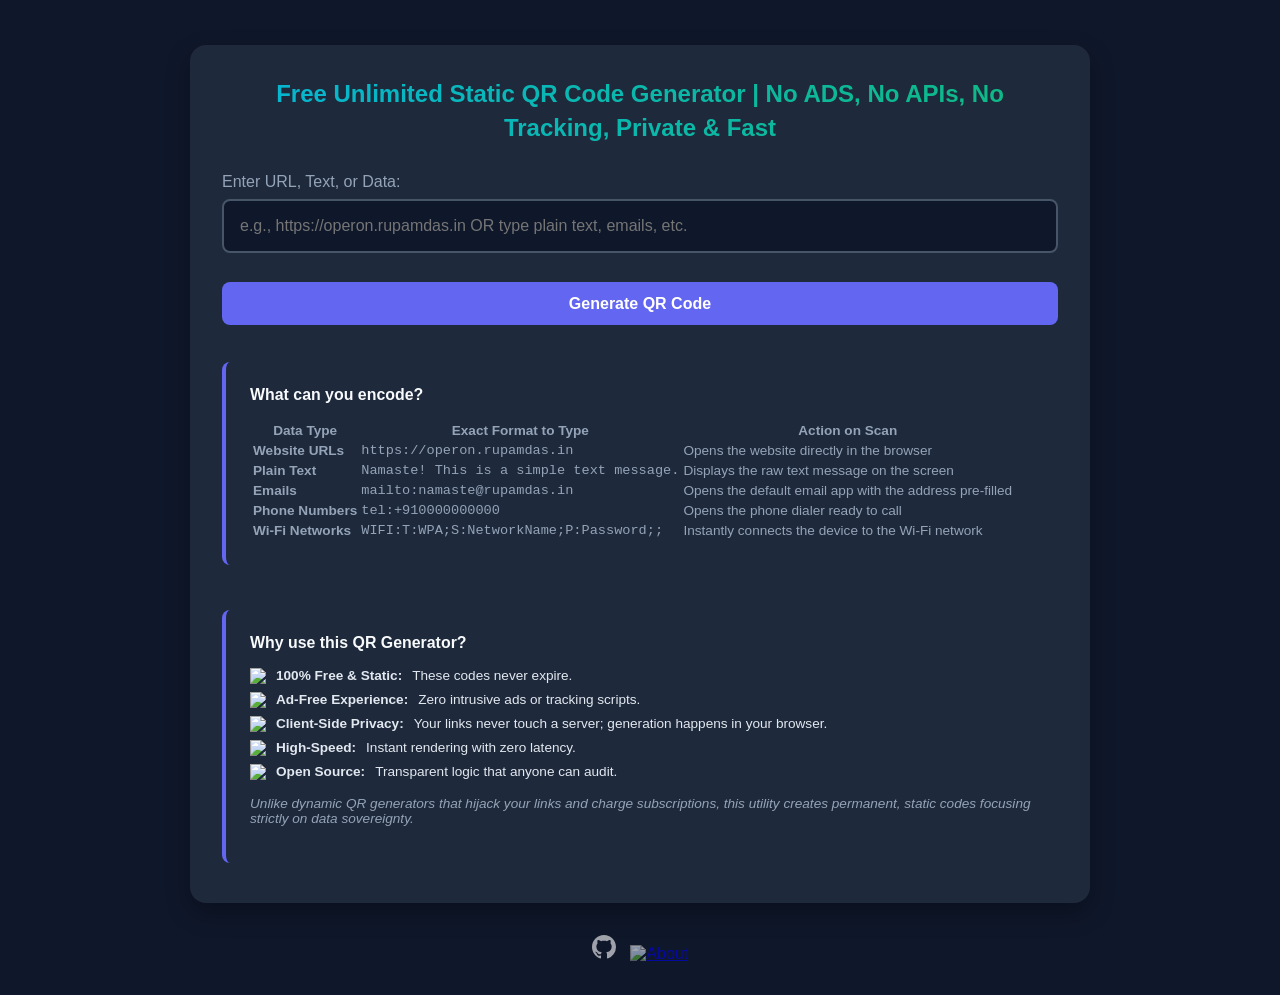
==== index.html @ 7eef1af3 "Update index.html" ====
<!DOCTYPE html>
<html lang="en">
<head>
    <meta charset="UTF-8">
    <meta name="viewport" content="width=device-width, initial-scale=1.0">
    <link rel="icon" type="image/png" href="https://operon.rupamdas.in/capsid/R.png">
    <title>Free Unlimited QR Code Generator | Private & Fast</title>
    <meta name="description" content="Generate high-quality static QR codes instantly. 100% free, No ADS, client-side, and private—no APIs, no server uploads.">
    
    <link rel="stylesheet" href="style.css">
    <script src="https://cdnjs.cloudflare.com/ajax/libs/qrcodejs/1.0.0/qrcode.min.js"></script>
</head>
<body>

<div class="container">
    
    <h1 class="gradient-text">Free Unlimited Static QR Code Generator | No ADS, No APIs, No Tracking, Private & Fast</h1>
    
    <div class="input-area">
        <label for="qr-input">Enter URL, Text, or Data:</label>
        <input type="text" id="qr-input" placeholder="e.g., https://operon.rupamdas.in OR type plain text, emails, etc." autocomplete="off">
    </div>
    
    <button id="generate-btn">Generate QR Code</button>
    
    
    <div id="qr-output-container" style="display: none;">
        <div id="qrcode"></div>
        <a id="download-btn" class="download-btn">Download PNG</a>
        <button id="reset-btn" class="secondary-btn">Create Another</button>
    </div>

    <div class="seo-box" style="margin-top: 1.5rem; margin-bottom: 1.5rem; overflow-x: auto;">
        <h3>What can you encode?</h3>
        <table class="qr-format-table">
            <thead>
                <tr>
                    <th>Data Type</th>
                    <th>Exact Format to Type</th>
                    <th>Action on Scan</th>
                </tr>
            </thead>
            <tbody>
                <tr>
                    <td><strong>Website URLs</strong></td>
                    <td><code>https://operon.rupamdas.in</code></td>
                    <td>Opens the website directly in the browser</td>
                </tr>
                <tr>
                    <td><strong>Plain Text</strong></td>
                    <td><code>Namaste! This is a simple text message.</code></td>
                    <td>Displays the raw text message on the screen</td>
                </tr>
                <tr>
                    <td><strong>Emails</strong></td>
                    <td><code>mailto:namaste@rupamdas.in</code></td>
                    <td>Opens the default email app with the address pre-filled</td>
                </tr>
                <tr>
                    <td><strong>Phone Numbers</strong></td>
                    <td><code>tel:+910000000000</code></td>
                    <td>Opens the phone dialer ready to call</td>
                </tr>
                <tr>
                    <td><strong>Wi-Fi Networks</strong></td>
                    <td><code>WIFI:T:WPA;S:NetworkName;P:Password;;</code></td>
                    <td>Instantly connects the device to the Wi-Fi network</td>
                </tr>
            </tbody>
        </table>
    </div>

    <div class="seo-box">
        <h3>Why use this QR Generator?</h3>
        <ul class="benefit-list">
            <li><img src="https://operon.rupamdas.in/capsid/green.png" width="16"> <strong>100% Free & Static:</strong> These codes never expire.</li>
            <li><img src="https://operon.rupamdas.in/capsid/green.png" width="16"> <strong>Ad-Free Experience:</strong> Zero intrusive ads or tracking scripts.</li>
            <li><img src="https://operon.rupamdas.in/capsid/green.png" width="16"> <strong>Client-Side Privacy:</strong> Your links never touch a server; generation happens in your browser.</li>
            <li><img src="https://operon.rupamdas.in/capsid/green.png" width="16"> <strong>High-Speed:</strong> Instant rendering with zero latency.</li>
            <li><img src="https://operon.rupamdas.in/capsid/green.png" width="16"> <strong>Open Source:</strong> Transparent logic that anyone can audit.</li>
        </ul>
        <p class="seo-subtext">
            <em>Unlike dynamic QR generators that hijack your links and charge subscriptions, this utility creates permanent, static codes focusing strictly on data sovereignty.</em>
        </p>
    </div>
</div>

<div class="footer-links">
    <a href="https://github.com/d-rupam/qr-code-generator" target="_blank" title="View Source on GitHub">
        <svg height="24" width="24" viewBox="0 0 16 16" fill="white"><path d="M8 0C3.58 0 0 3.58 0 8c0 3.54 2.29 6.53 5.47 7.59.4.07.55-.17.55-.38 0-.19-.01-.82-.01-1.49-2.01.37-2.53-.49-2.69-.94-.09-.23-.48-.94-.82-1.13-.28-.15-.68-.52-.01-.53.63-.01 1.08.58 1.23.82.72 1.21 1.87.87 2.33.66.07-.52.28-.87.51-1.07-1.78-.2-3.64-.89-3.64-3.95 0-.87.31-1.59.82-2.15-.08-.2-.36-1.02.08-2.12 0 0 .67-.21 2.2.82.64-.18 1.32-.27 2-.27.68 0 1.36.09 2 .27 1.53-1.04 2.2-.82 2.2-.82.44 1.1.16 1.92.08 2.12.51.56.82 1.27.82 2.15 0 3.07-1.87 3.75-3.65 3.95.29.25.54.73.54 1.48 0 1.07-.01 1.93-.01 2.2 0 .21.15.46.55.38A8.013 8.013 0 0016 8c0-4.42-3.58-8-8-8z"></path></svg>
    </a>

<a href="about.html" title="About this tool">
        <img src="https://operon.rupamdas.in/capsid/about.png" alt="About">
    </a>
</div>


</div>

<script src="script.js"></script>
</body>
</html>
---- style.css ----
:root { 
    --primary: #6366f1; 
    --bg: #0f172a; 
    --card: #1e293b; 
    --text: #f8fafc; 
    --success: #10b981;
    /* Fresh Cyan/Emerald Gradient for the Title */
    --accent-gradient: linear-gradient(90deg, #06B6D4 0%, #10B981 100%);
}

* { 
    box-sizing: border-box; 
}

body { 
    font-family: 'Segoe UI', Tahoma, Geneva, Verdana, sans-serif; 
    background: var(--bg); 
    color: var(--text); 
    display: block; 
    min-height: 100vh; 
    margin: 0; 
    padding-top: 5vh; 
}

/* Restored your exact container sizing and gap */
.container { 
    background: var(--card); 
    padding: 2rem; 
    border-radius: 1rem; 
    box-shadow: 0 10px 25px rgba(0,0,0,0.3); 
    width: 95%; 
    max-width: 900px; 
    display: flex; 
    flex-direction: column; 
    gap: 0.8rem; 
    margin: 0 auto; 
}

/* The new gradient text, but keeping your original h1 sizing */
.gradient-text {
    margin: 0; 
    text-align: center; 
    font-size: 1.5rem;
    background: var(--accent-gradient);
    -webkit-background-clip: text;
    -webkit-text-fill-color: transparent;
    line-height: 1.4;
}

/* Styling for the QR Input field to match your old dashed upload area */
.input-area {
    display: flex;
    flex-direction: column;
    gap: 0.5rem;
    margin: 1rem 0;
}

.input-area label {
    color: #94a3b8;
    font-weight: 500;
}

.input-area input {
    width: 100%;
    padding: 1rem;
    background-color: var(--bg);
    border: 2px solid #475569;
    border-radius: 0.5rem;
    color: var(--text);
    font-size: 1rem;
    outline: none;
    transition: 0.3s;
}

.input-area input:focus {
    border-color: var(--primary);
}

/* Your exact original button CSS */
button, .download-btn { 
    background: var(--primary); 
    color: white; 
    border: none; 
    padding: 0.8rem 1.5rem; 
    border-radius: 0.5rem; 
    cursor: pointer; 
    font-weight: bold; 
    width: 100%; 
    transition: 0.2s; 
    font-size: 1rem;
    text-decoration: none; 
    display: block;
    text-align: center;
}

button:disabled { 
    background: #475569; 
    cursor: not-allowed; 
    opacity: 0.7; 
}

button:hover:not(:disabled) { 
    filter: brightness(1.1); 
}

.download-btn { 
    background: var(--success); 
}

.download-btn:hover { 
    background: #059669; 
}

.secondary-btn {
    background: linear-gradient(135deg, #0ea5e9, #3b82f6); 
    border: none;
    color: white;
    margin-top: 0.5rem;
    box-shadow: 0 4px 15px rgba(59, 130, 246, 0.3); 
}

.secondary-btn:hover {
    background: linear-gradient(135deg, #0284c7, #2563eb);
    box-shadow: 0 6px 20px rgba(59, 130, 246, 0.5);
    transform: translateY(-2px); 
}

/* Layout for the generated QR Code */
#qr-output-container {
    display: flex;
    flex-direction: column;
    align-items: center;
    gap: 1rem;
    padding: 1rem;
}

#qrcode {
    background: white;
    padding: 15px;
    border-radius: 0.5rem;
}

#qrcode img {
    margin: 0 auto;
}

/* Your exact SEO box styling */
.seo-box { 
    margin-top: 0.5rem;
    margin-bottom: 0.5rem;
    padding: 1.5rem; 
    background: #1e293b; 
    border-radius: 0.5rem; 
    border-left: 4px solid var(--primary); 
    color: #94a3b8; 
    font-size: 0.85rem; 
}

.seo-box h3 { 
    color: var(--text); 
    margin-top: 0; 
}

.benefit-list { 
    list-style: none; 
    padding: 0; 
    margin: 1rem 0; 
}

.benefit-list li { 
    display: flex; 
    align-items: center; 
    gap: 10px; 
    margin-bottom: 0.5rem; 
    color: #e2e8f0; 
}

.benefit-list img { 
    flex-shrink: 0; 
}

/* Your exact Footer Links styling */
.footer-links {
    margin-top: 2rem;
    text-align: center;
    width: 100%;
    padding-bottom: 2rem;
    opacity: 0.6;
    transition: opacity 0.3s;
}

.footer-links:hover {
    opacity: 1;
}

.footer-links a {
    margin: 0 5px;
    display: inline-block;
    transition: transform 0.2s;
}

.footer-links a img {
    width: 30px; 
    transition: transform 0.2s;
}

.github-icon {
    filter: invert(1);
}

.footer-links a img:hover {
    transform: scale(1.1);
}
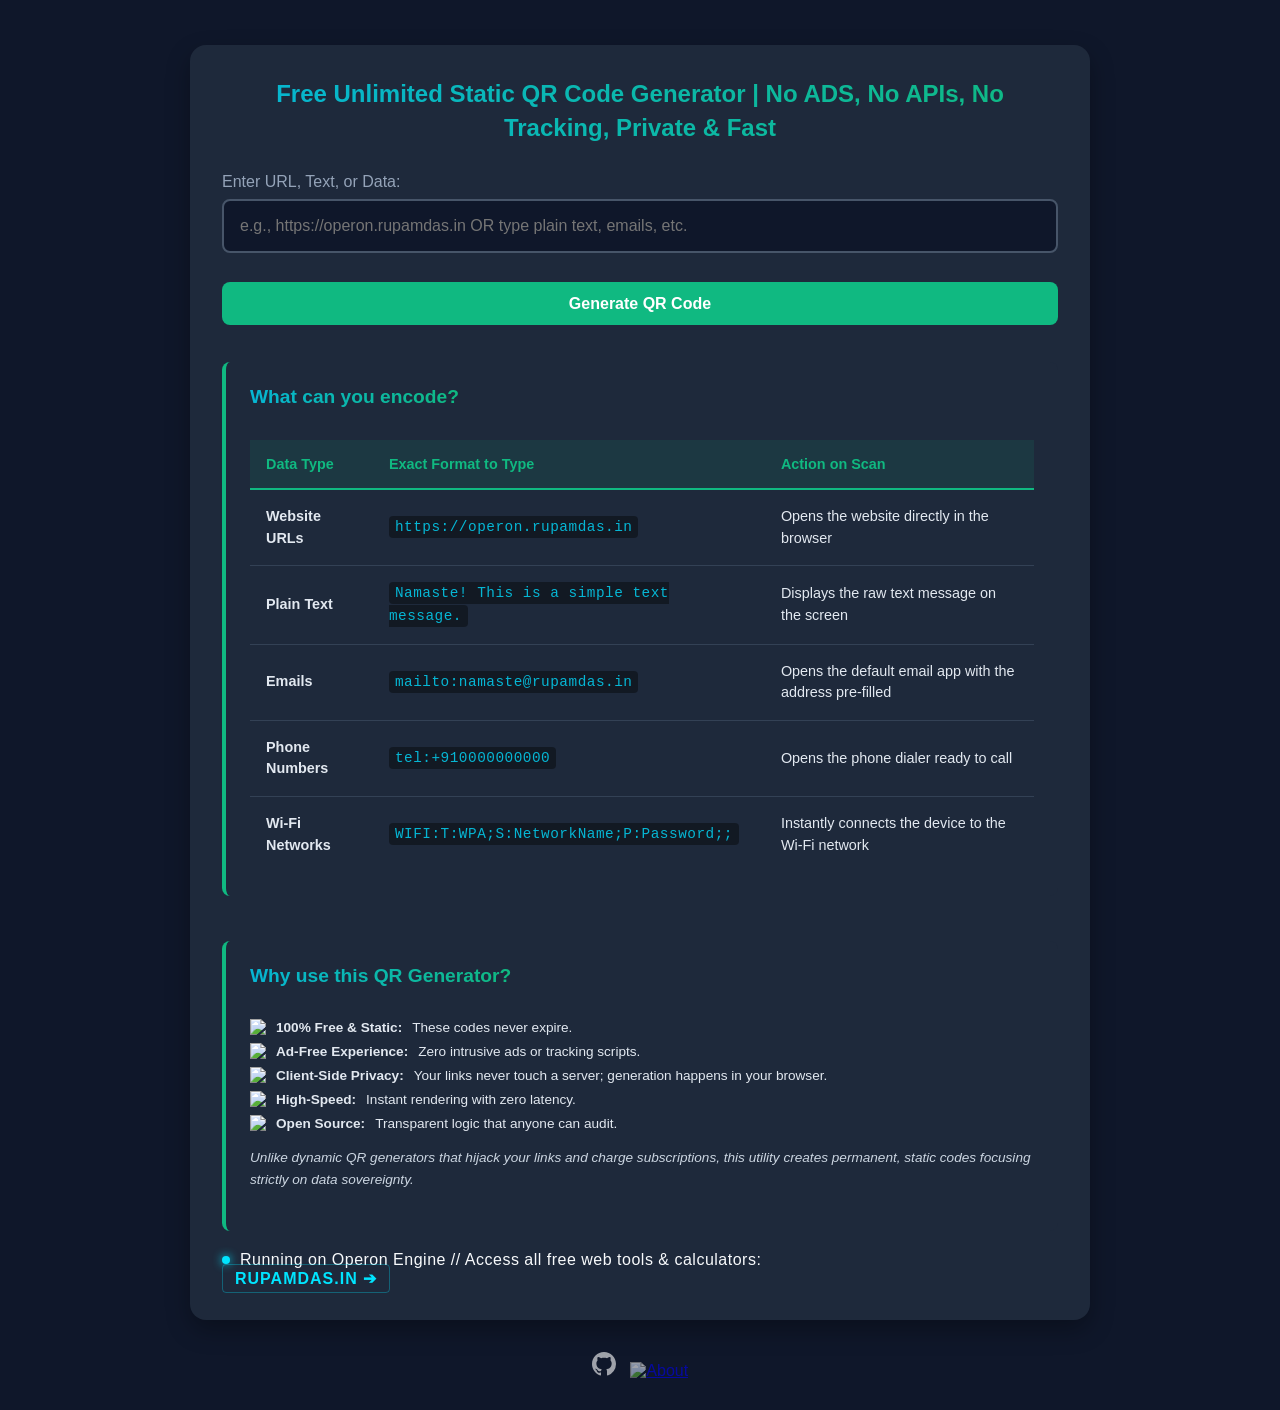
==== commit 9fbe02b1: "Update index.html" ====
--- a/index.html
+++ b/index.html
@@ -3,12 +3,57 @@
 <head>
     <meta charset="UTF-8">
     <meta name="viewport" content="width=device-width, initial-scale=1.0">
-    <link rel="icon" type="image/png" href="https://operon.rupamdas.in/capsid/R.png">
+    <link rel="icon" type="image/png" href="https://operon.rupamdas.in/capsid/R_v2.png">
     <title>Free Unlimited QR Code Generator | Private & Fast</title>
-    <meta name="description" content="Generate high-quality static QR codes instantly. 100% free, No ADS, client-side, and private—no APIs, no server uploads.">
+    <meta name="description" content="Generate FREE UNLIMITED static QR codes instantly. 100% free, No ADS, client-side, and private—no APIs or server uploads. Perfect for URLs, text & Wi-Fi.">
+
+    <meta property="og:title" content="Free Unlimited QR Code Generator | Private & Fast">
+<meta property="og:description" content="Generate FREE UNLIMITED static QR codes instantly. 100% free, No ADS, client-side, and private—no APIs or server uploads. Perfect for URLs, text & Wi-Fi.">
+<meta property="og:image" content="https://operon.rupamdas.in/capsid/R.png">
+<meta property="og:url" content="https://operon.rupamdas.in/qr-code-generator/">
+    <link rel="canonical" href="https://operon.rupamdas.in/qr-code-generator/">
+
+    <script type="application/ld+json">
+{
+  "@context": "https://schema.org",
+  "@type": "WebApplication",
+  "name": "Static QR Code Generator",
+  "url": "https://operon.rupamdas.in/qr-code-generator/",
+  "description": "A 100% free, No ADS, client-side static QR code generator. Convert URLs, text, Wi-Fi, and emails into QR codes with zero data tracking.",
+  "applicationCategory": "UtilityApplication",
+  "operatingSystem": "All",
+  "offers": {
+    "@type": "Offer",
+    "price": "0",
+    "priceCurrency": "INR"
+  },
+  "creator": {
+    "@type": "Person",
+    "name": "Rupam Das",
+    "url": "https://rupamdas.in"
+  }
+}
+</script>
+
+     <link rel="preconnect" href="https://www.googletagmanager.com">
+    <link rel="preconnect" href="https://www.google-analytics.com">
+
+    <!-- Google tag (gtag.js) -->
+    <script async src="https://www.googletagmanager.com/gtag/js?id=G-J0KYK0PKV9"></script>
+    <script>
+      window.dataLayer = window.dataLayer || [];
+      function gtag(){dataLayer.push(arguments);}
+      gtag('js', new Date());
+
+      gtag('config', 'G-J0KYK0PKV9');
+    </script>
     
     <link rel="stylesheet" href="style.css">
     <script src="https://cdnjs.cloudflare.com/ajax/libs/qrcodejs/1.0.0/qrcode.min.js"></script>
+
+
+
+    
 </head>
 <body>
 
@@ -83,6 +128,15 @@
             <em>Unlike dynamic QR generators that hijack your links and charge subscriptions, this utility creates permanent, static codes focusing strictly on data sovereignty.</em>
         </p>
     </div>
+
+<div class="rd-universal-banner">
+    <div style="display: flex; align-items: center; gap: 10px;">
+        <div class="rd-banner-pulse"></div>
+        <span class="rd-banner-text">Running on Operon Engine // Access all free web tools & calculators:</span>
+    </div>
+    <a href="#" class="rd-banner-link">RupamDas.in ➔</a>
+</div>
+    
 </div>
 
 <div class="footer-links">
@@ -90,7 +144,7 @@
         <svg height="24" width="24" viewBox="0 0 16 16" fill="white"><path d="M8 0C3.58 0 0 3.58 0 8c0 3.54 2.29 6.53 5.47 7.59.4.07.55-.17.55-.38 0-.19-.01-.82-.01-1.49-2.01.37-2.53-.49-2.69-.94-.09-.23-.48-.94-.82-1.13-.28-.15-.68-.52-.01-.53.63-.01 1.08.58 1.23.82.72 1.21 1.87.87 2.33.66.07-.52.28-.87.51-1.07-1.78-.2-3.64-.89-3.64-3.95 0-.87.31-1.59.82-2.15-.08-.2-.36-1.02.08-2.12 0 0 .67-.21 2.2.82.64-.18 1.32-.27 2-.27.68 0 1.36.09 2 .27 1.53-1.04 2.2-.82 2.2-.82.44 1.1.16 1.92.08 2.12.51.56.82 1.27.82 2.15 0 3.07-1.87 3.75-3.65 3.95.29.25.54.73.54 1.48 0 1.07-.01 1.93-.01 2.2 0 .21.15.46.55.38A8.013 8.013 0 0016 8c0-4.42-3.58-8-8-8z"></path></svg>
     </a>
 
-<a href="about.html" title="About this tool">
+<a href="about" title="About this tool">
         <img src="https://operon.rupamdas.in/capsid/about.png" alt="About">
     </a>
 </div>
@@ -100,4 +154,5 @@
 
 <script src="script.js"></script>
 </body>
+    
 </html>
--- a/style.css
+++ b/style.css
@@ -1,10 +1,10 @@
 :root { 
-    --primary: #6366f1; 
+    /* THIS WAS THE CULPRIT. Changed from purple to the new Emerald Green */
+    --primary: #10B981; 
     --bg: #0f172a; 
     --card: #1e293b; 
     --text: #f8fafc; 
     --success: #10b981;
-    /* Fresh Cyan/Emerald Gradient for the Title */
     --accent-gradient: linear-gradient(90deg, #06B6D4 0%, #10B981 100%);
 }
 
@@ -22,7 +22,6 @@
     padding-top: 5vh; 
 }
 
-/* Restored your exact container sizing and gap */
 .container { 
     background: var(--card); 
     padding: 2rem; 
@@ -36,8 +35,7 @@
     margin: 0 auto; 
 }
 
-/* The new gradient text, but keeping your original h1 sizing */
-.gradient-text {
+h1 {
     margin: 0; 
     text-align: center; 
     font-size: 1.5rem;
@@ -47,7 +45,6 @@
     line-height: 1.4;
 }
 
-/* Styling for the QR Input field to match your old dashed upload area */
 .input-area {
     display: flex;
     flex-direction: column;
@@ -72,12 +69,13 @@
     transition: 0.3s;
 }
 
+/* This will now glow green instead of purple when clicked */
 .input-area input:focus {
     border-color: var(--primary);
 }
 
-/* Your exact original button CSS */
 button, .download-btn { 
+    /* This will now pull the green color */
     background: var(--primary); 
     color: white; 
     border: none; 
@@ -101,6 +99,7 @@
 
 button:hover:not(:disabled) { 
     filter: brightness(1.1); 
+    transform: translateY(-2px);
 }
 
 .download-btn { 
@@ -112,20 +111,20 @@
 }
 
 .secondary-btn {
-    background: linear-gradient(135deg, #0ea5e9, #3b82f6); 
-    border: none;
+    background: transparent; 
+    border: 2px solid #06B6D4; 
+    color: #06B6D4; 
+    margin-top: 0.5rem;
+    box-shadow: none; 
+    transition: all 0.3s;
+}
+
+.secondary-btn:hover {
+    background: #06B6D4; 
     color: white;
-    margin-top: 0.5rem;
-    box-shadow: 0 4px 15px rgba(59, 130, 246, 0.3); 
-}
-
-.secondary-btn:hover {
-    background: linear-gradient(135deg, #0284c7, #2563eb);
-    box-shadow: 0 6px 20px rgba(59, 130, 246, 0.5);
     transform: translateY(-2px); 
 }
 
-/* Layout for the generated QR Code */
 #qr-output-container {
     display: flex;
     flex-direction: column;
@@ -136,29 +135,41 @@
 
 #qrcode {
     background: white;
-    padding: 15px;
-    border-radius: 0.5rem;
-}
-
-#qrcode img {
+    padding: 25px; /* Creates a nice wide white matte around the QR */
+    border-radius: 1rem; /* Smooth rounded corners */
+    border: 4px solid var(--primary); /* The Emerald Green outer frame */
+    box-shadow: 0 10px 30px rgba(16, 185, 129, 0.25); /* Subtle green glow */
+    margin-bottom: 1rem;
+    display: inline-block; /* Keeps the frame tight to the QR code */
+}
+
+
+#qrcode img, 
+#qrcode canvas {
     margin: 0 auto;
-}
-
-/* Your exact SEO box styling */
+    display: block; /* Ensures the QR code is perfectly centered inside the frame */
+}
+
 .seo-box { 
     margin-top: 0.5rem;
     margin-bottom: 0.5rem;
     padding: 1.5rem; 
     background: #1e293b; 
     border-radius: 0.5rem; 
+    /* The side line will now be green */
     border-left: 4px solid var(--primary); 
     color: #94a3b8; 
     font-size: 0.85rem; 
 }
 
 .seo-box h3 { 
-    color: var(--text); 
-    margin-top: 0; 
+    margin-top: 0;
+    margin-bottom: 1rem;
+    font-size: 1.2rem;
+    background: var(--accent-gradient);
+    -webkit-background-clip: text;
+    -webkit-text-fill-color: transparent;
+    display: inline-block;
 }
 
 .benefit-list { 
@@ -179,7 +190,6 @@
     flex-shrink: 0; 
 }
 
-/* Your exact Footer Links styling */
 .footer-links {
     margin-top: 2rem;
     text-align: center;
@@ -210,4 +220,161 @@
 
 .footer-links a img:hover {
     transform: scale(1.1);
-}+}
+
+.seo-box p {
+    margin-bottom: 1rem;
+    line-height: 1.6;
+    color: #cbd5e1;
+}
+
+/* The Back button will now be properly green */
+.back-btn { 
+    background: transparent; 
+    border: 2px solid var(--primary); 
+    color: var(--primary); 
+    padding: 0.8rem 1.5rem; 
+    border-radius: 50px;  
+    text-align: center; 
+    text-decoration: none; 
+    font-weight: bold; 
+    display: inline-block;  
+    margin: 1.5rem auto;    
+    transition: all 0.3s; 
+    width: auto;            
+}
+
+.back-btn:hover { 
+    background: var(--primary); 
+    color: white; 
+    transform: translateY(-2px); 
+}
+
+/* --- Table Styles for Syntax Guide --- */
+.qr-format-table {
+    width: 100%;
+    border-collapse: collapse;
+    margin-top: 1rem;
+    color: #e2e8f0;
+    font-size: 0.9rem;
+    text-align: left;
+}
+
+.qr-format-table th {
+    background-color: rgba(16, 185, 129, 0.1); 
+    color: var(--primary); 
+    padding: 1rem;
+    border-bottom: 2px solid var(--primary);
+    white-space: nowrap;
+}
+
+.qr-format-table td {
+    padding: 1rem;
+    border-bottom: 1px solid #334155; 
+    vertical-align: middle;
+    line-height: 1.5;
+}
+
+.qr-format-table tr:last-child td {
+    border-bottom: none;
+}
+
+/* The Hover Animation */
+.qr-format-table tr {
+    transition: background-color 0.2s ease;
+}
+
+.qr-format-table tr:hover td {
+    background-color: rgba(16, 185, 129, 0.08); 
+}
+
+/* THE ORIGINAL SIMPLE BLACK BOX BEHIND THE TEXT */
+.qr-format-table code {
+    background: rgba(0, 0, 0, 0.4); 
+    padding: 3px 6px;
+    border-radius: 4px;
+    color: #06B6D4; 
+    font-family: monospace;
+    letter-spacing: 0.5px;
+}
+
+/* --- MOBILE FIXES ONLY --- */
+@media (max-width: 600px) {
+    .qr-format-table td, 
+    .qr-format-table th {
+        padding: 0.6rem 0.5rem; /* Fixes the massive gaps on mobile */
+        font-size: 0.8rem;
+    }
+    
+    .qr-format-table code {
+        word-break: break-all; /* Prevents long URLs from stretching the screen */
+        white-space: pre-wrap;
+    }
+}
+
+
+<style>
+    .rd-universal-banner {
+        width: 100%;
+        background: #0b0f19;
+        border-bottom: 1px dashed rgba(0, 229, 255, 0.4);
+        color: #94A3B8;
+        font-family: 'Courier New', Courier, monospace;
+        font-size: 13.5px;
+        padding: 12px 20px;
+        display: flex;
+        justify-content: center;
+        align-items: center;
+        gap: 15px;
+        box-sizing: border-box;
+        position: relative; /* Pushes tool content down naturally without hiding it */
+        z-index: 9999;
+        text-align: center;
+    }
+
+    .rd-banner-pulse {
+        width: 8px;
+        height: 8px;
+        background-color: #00E5FF;
+        border-radius: 50%;
+        box-shadow: 0 0 10px #00E5FF;
+        animation: rd-pulse 1.5s infinite;
+        flex-shrink: 0;
+    }
+
+    @keyframes rd-pulse {
+        0%, 100% { opacity: 1; }
+        50% { opacity: 0.3; }
+    }
+
+    .rd-banner-text {
+        letter-spacing: 0.5px;
+    }
+
+    .rd-banner-link {
+        color: #00E5FF;
+        font-weight: bold;
+        text-decoration: none;
+        text-transform: uppercase;
+        letter-spacing: 1px;
+        border: 1px solid rgba(0, 229, 255, 0.3);
+        padding: 5px 12px;
+        border-radius: 4px;
+        transition: all 0.3s ease;
+        white-space: nowrap;
+    }
+
+    .rd-banner-link:hover {
+        background: rgba(0, 229, 255, 0.1);
+        box-shadow: 0 0 12px rgba(0, 229, 255, 0.4);
+        text-shadow: 0 0 8px rgba(0, 229, 255, 0.6);
+    }
+
+    /* Mobile adjustments so it doesn't break on small screens */
+    @media (max-width: 650px) {
+        .rd-universal-banner {
+            flex-direction: column;
+            gap: 12px;
+            padding: 15px;
+        }
+    }
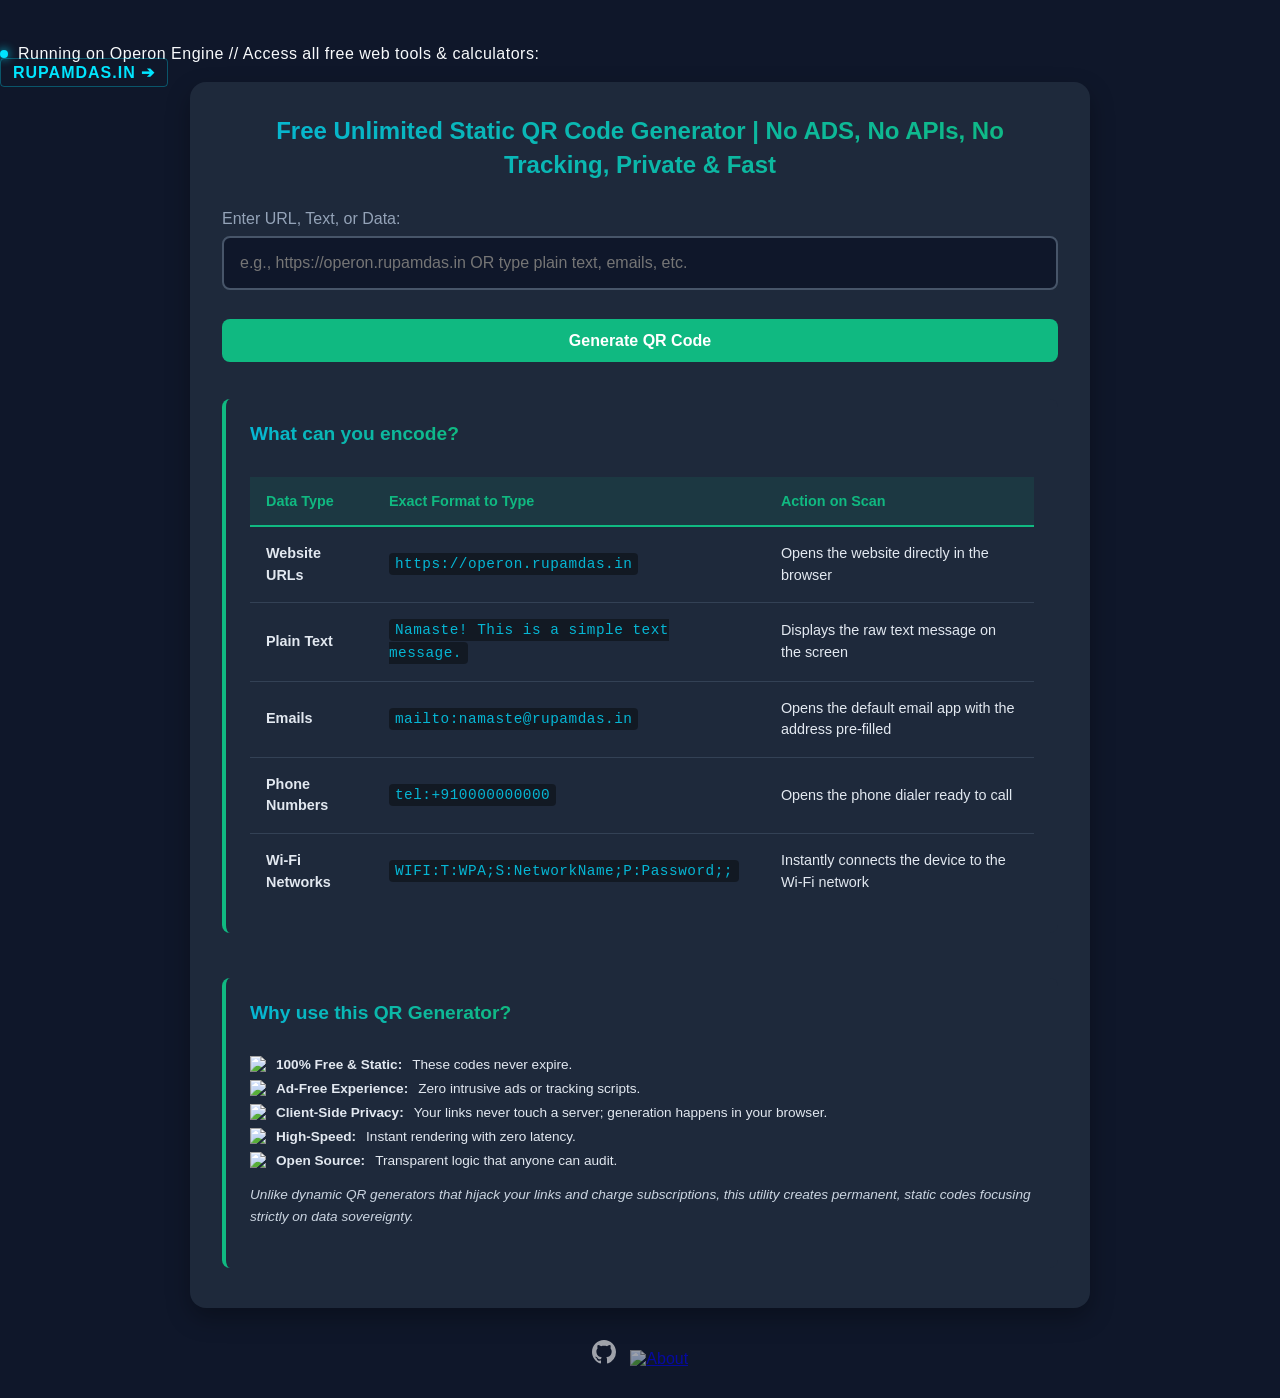
==== commit 6b3ecdb2: "Update index.html" ====
--- a/index.html
+++ b/index.html
@@ -57,6 +57,14 @@
 </head>
 <body>
 
+<div class="rd-universal-banner">
+    <div style="display: flex; align-items: center; gap: 10px;">
+        <div class="rd-banner-pulse"></div>
+        <span class="rd-banner-text">Running on Operon Engine // Access all free web tools & calculators:</span>
+    </div>
+    <a href="#" class="rd-banner-link">RupamDas.in ➔</a>
+</div>
+    
 <div class="container">
     
     <h1 class="gradient-text">Free Unlimited Static QR Code Generator | No ADS, No APIs, No Tracking, Private & Fast</h1>
@@ -129,13 +137,7 @@
         </p>
     </div>
 
-<div class="rd-universal-banner">
-    <div style="display: flex; align-items: center; gap: 10px;">
-        <div class="rd-banner-pulse"></div>
-        <span class="rd-banner-text">Running on Operon Engine // Access all free web tools & calculators:</span>
-    </div>
-    <a href="#" class="rd-banner-link">RupamDas.in ➔</a>
-</div>
+
     
 </div>
 
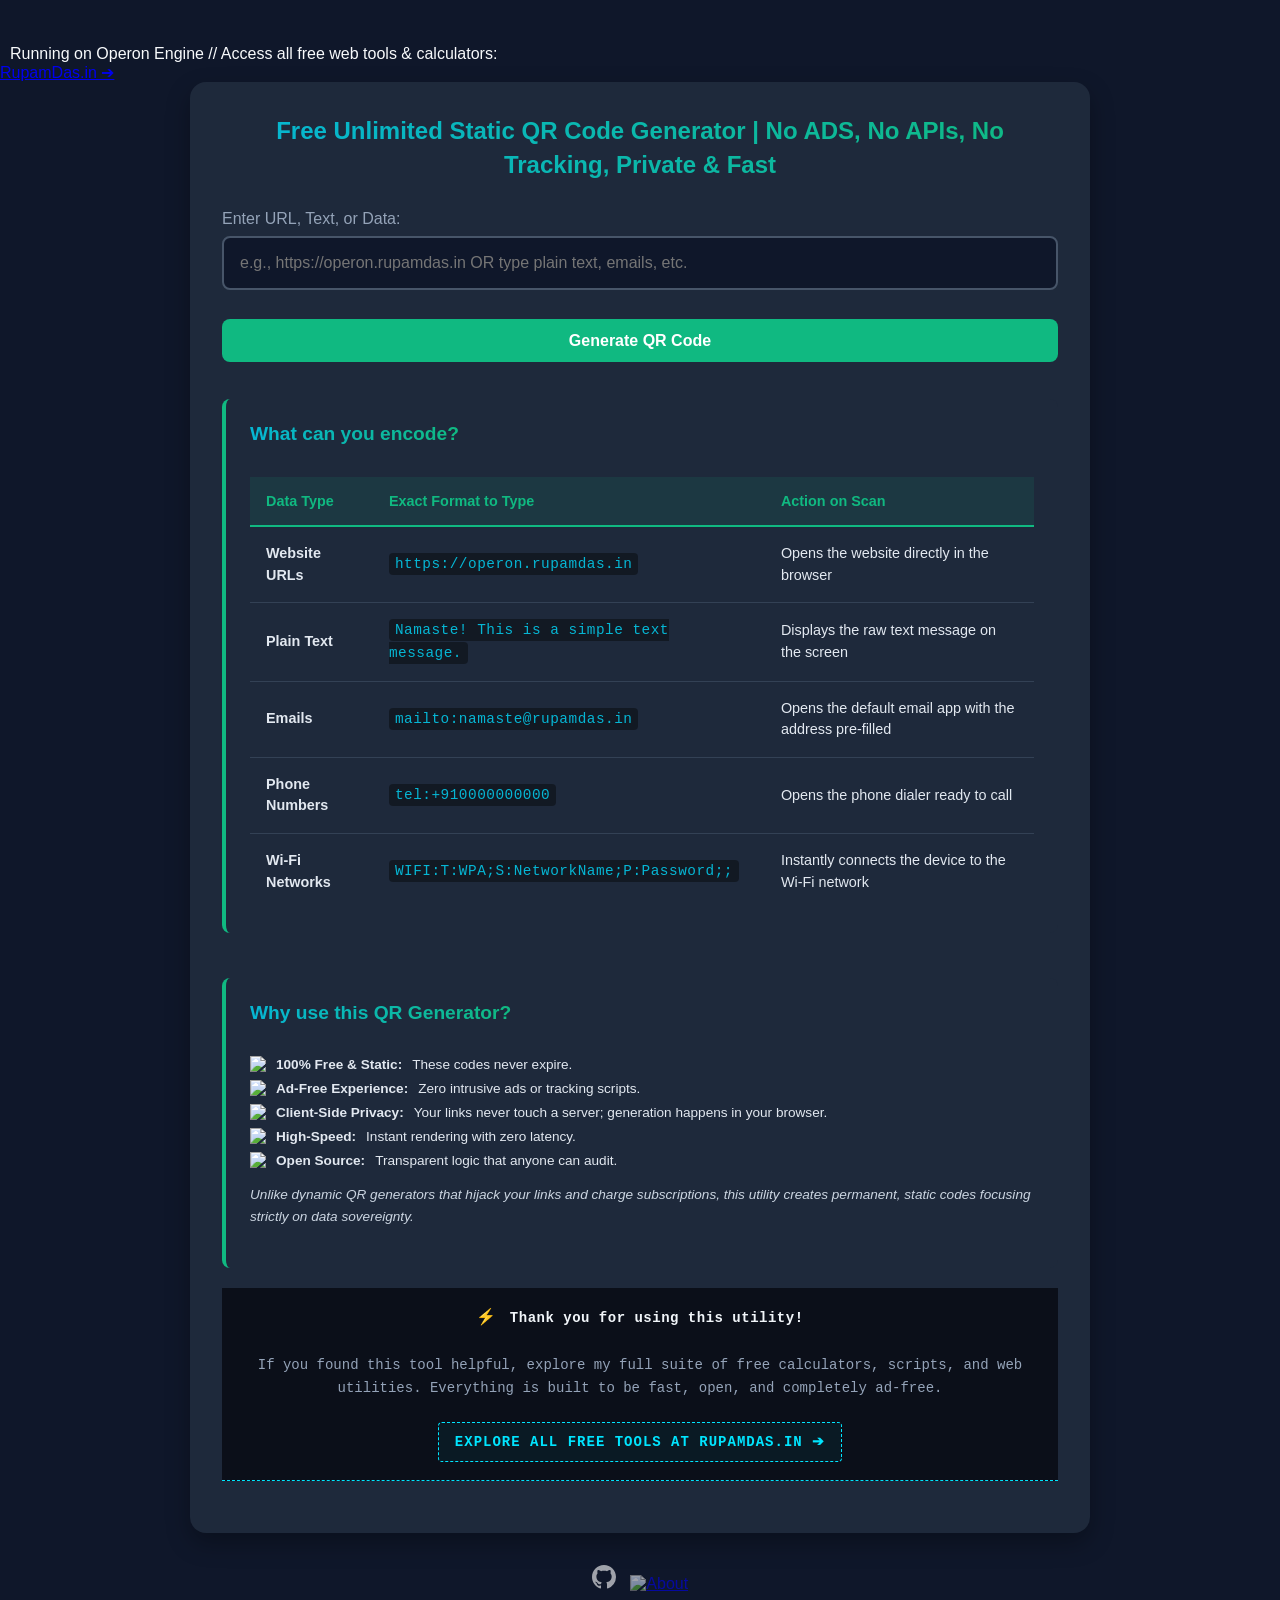
==== commit 7fcc5c27: "Update index.html" ====
--- a/index.html
+++ b/index.html
@@ -138,6 +138,20 @@
     </div>
 
 
+<div style="display: block; width: 100%; background-color: #0b0f19; color: #c9d1d9; font-family: 'Courier New', Courier, monospace; font-size: 14px; text-align: center; padding: 18px 20px; border-bottom: 1px dashed #00E5FF; margin: 0 0 20px 0; box-sizing: border-box; line-height: 1.6;">
+    
+    <span style="color: #00E5FF; font-size: 16px; margin-right: 5px;">⚡</span> 
+    <strong style="color: #f1f5f9; letter-spacing: 0.5px;">Thank you for using this utility!</strong> 
+    <br><br>
+    <span style="color: #94A3B8;">If you found this tool helpful, explore my full suite of free calculators, scripts, and web utilities. Everything is built to be fast, open, and completely ad-free.</span>
+    <br><br>
+    
+    <a href="#" style="display: inline-block; color: #00E5FF; font-weight: bold; text-decoration: none; text-transform: uppercase; letter-spacing: 1px; border: 1px dashed #00E5FF; padding: 8px 16px; border-radius: 4px; background: rgba(0, 229, 255, 0.05); white-space: nowrap;">
+        Explore All Free Tools at RupamDas.in ➔
+    </a>
+
+</div>
+<!-- ========================================== -->
     
 </div>
 
--- a/style.css
+++ b/style.css
@@ -311,70 +311,3 @@
         white-space: pre-wrap;
     }
 }
-
-
-<style>
-    .rd-universal-banner {
-        width: 100%;
-        background: #0b0f19;
-        border-bottom: 1px dashed rgba(0, 229, 255, 0.4);
-        color: #94A3B8;
-        font-family: 'Courier New', Courier, monospace;
-        font-size: 13.5px;
-        padding: 12px 20px;
-        display: flex;
-        justify-content: center;
-        align-items: center;
-        gap: 15px;
-        box-sizing: border-box;
-        position: relative; /* Pushes tool content down naturally without hiding it */
-        z-index: 9999;
-        text-align: center;
-    }
-
-    .rd-banner-pulse {
-        width: 8px;
-        height: 8px;
-        background-color: #00E5FF;
-        border-radius: 50%;
-        box-shadow: 0 0 10px #00E5FF;
-        animation: rd-pulse 1.5s infinite;
-        flex-shrink: 0;
-    }
-
-    @keyframes rd-pulse {
-        0%, 100% { opacity: 1; }
-        50% { opacity: 0.3; }
-    }
-
-    .rd-banner-text {
-        letter-spacing: 0.5px;
-    }
-
-    .rd-banner-link {
-        color: #00E5FF;
-        font-weight: bold;
-        text-decoration: none;
-        text-transform: uppercase;
-        letter-spacing: 1px;
-        border: 1px solid rgba(0, 229, 255, 0.3);
-        padding: 5px 12px;
-        border-radius: 4px;
-        transition: all 0.3s ease;
-        white-space: nowrap;
-    }
-
-    .rd-banner-link:hover {
-        background: rgba(0, 229, 255, 0.1);
-        box-shadow: 0 0 12px rgba(0, 229, 255, 0.4);
-        text-shadow: 0 0 8px rgba(0, 229, 255, 0.6);
-    }
-
-    /* Mobile adjustments so it doesn't break on small screens */
-    @media (max-width: 650px) {
-        .rd-universal-banner {
-            flex-direction: column;
-            gap: 12px;
-            padding: 15px;
-        }
-    }
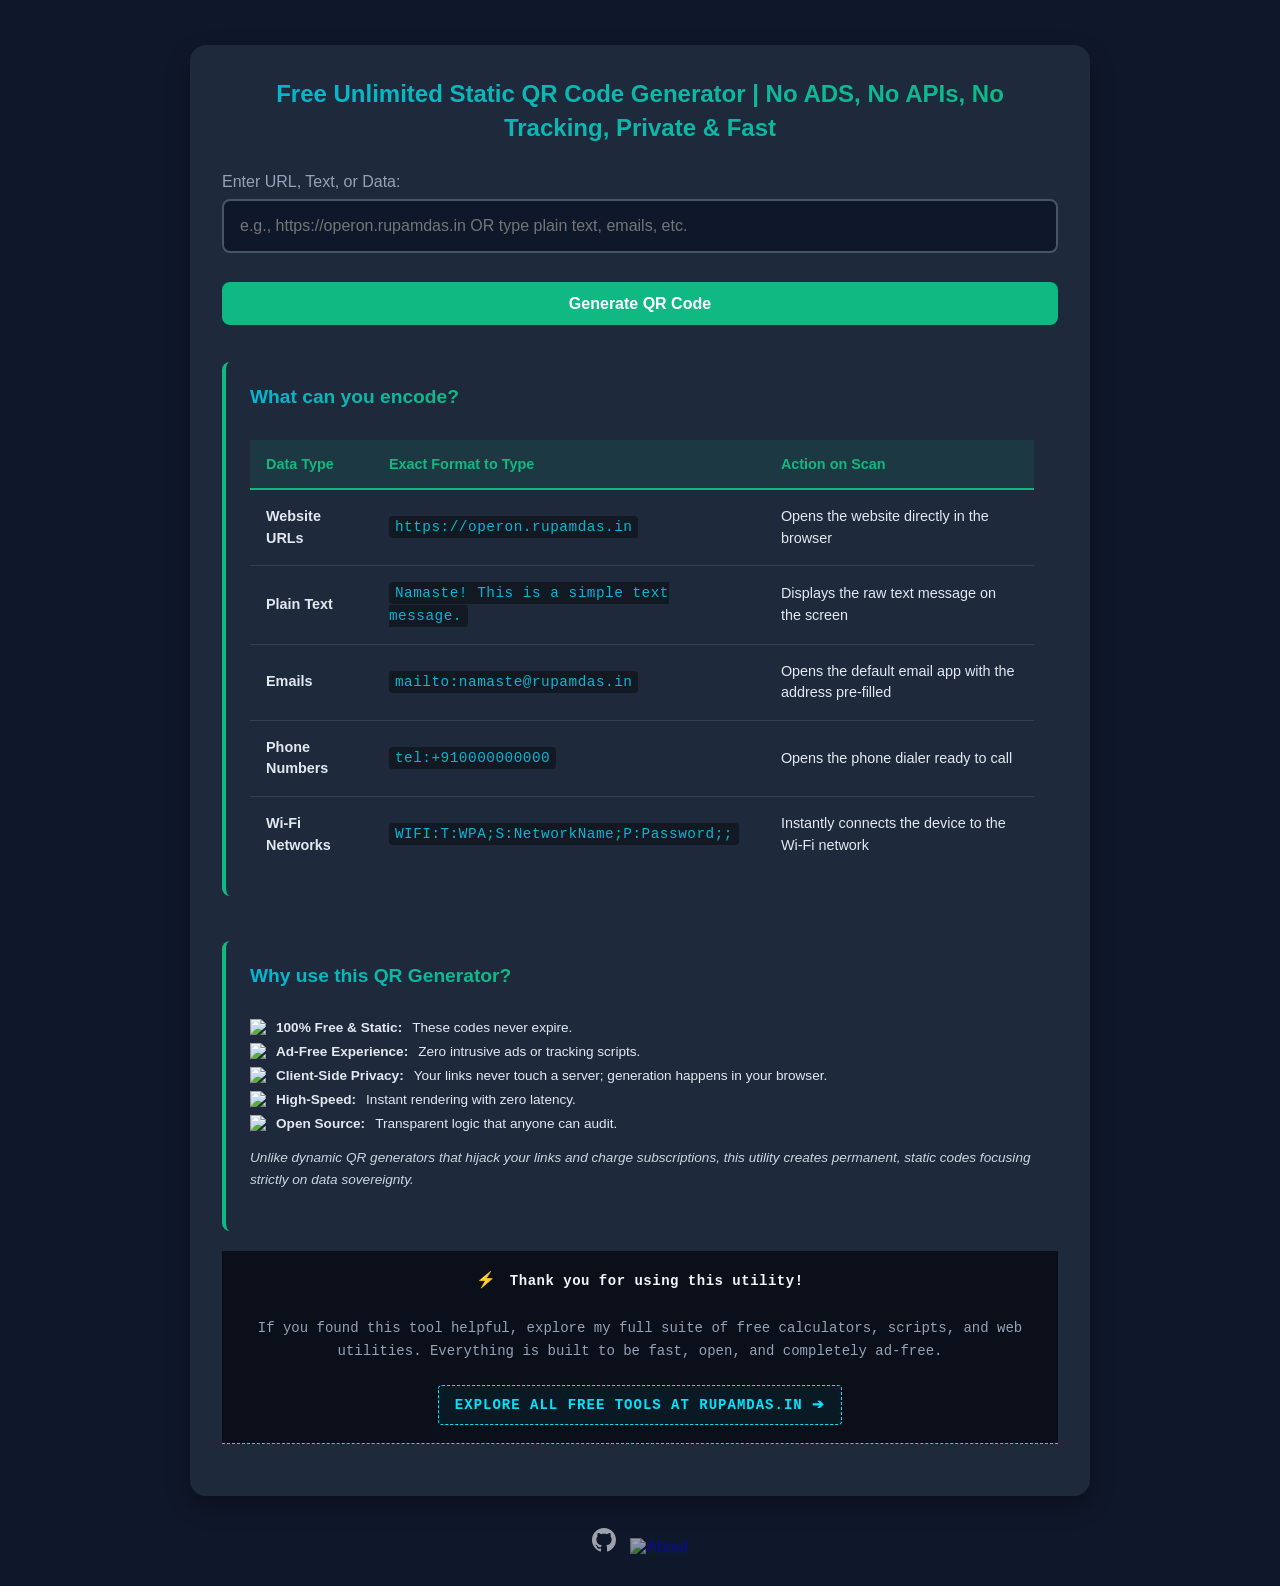
==== commit 400eb047: "Update index.html" ====
--- a/index.html
+++ b/index.html
@@ -56,14 +56,6 @@
     
 </head>
 <body>
-
-<div class="rd-universal-banner">
-    <div style="display: flex; align-items: center; gap: 10px;">
-        <div class="rd-banner-pulse"></div>
-        <span class="rd-banner-text">Running on Operon Engine // Access all free web tools & calculators:</span>
-    </div>
-    <a href="#" class="rd-banner-link">RupamDas.in ➔</a>
-</div>
     
 <div class="container">
     
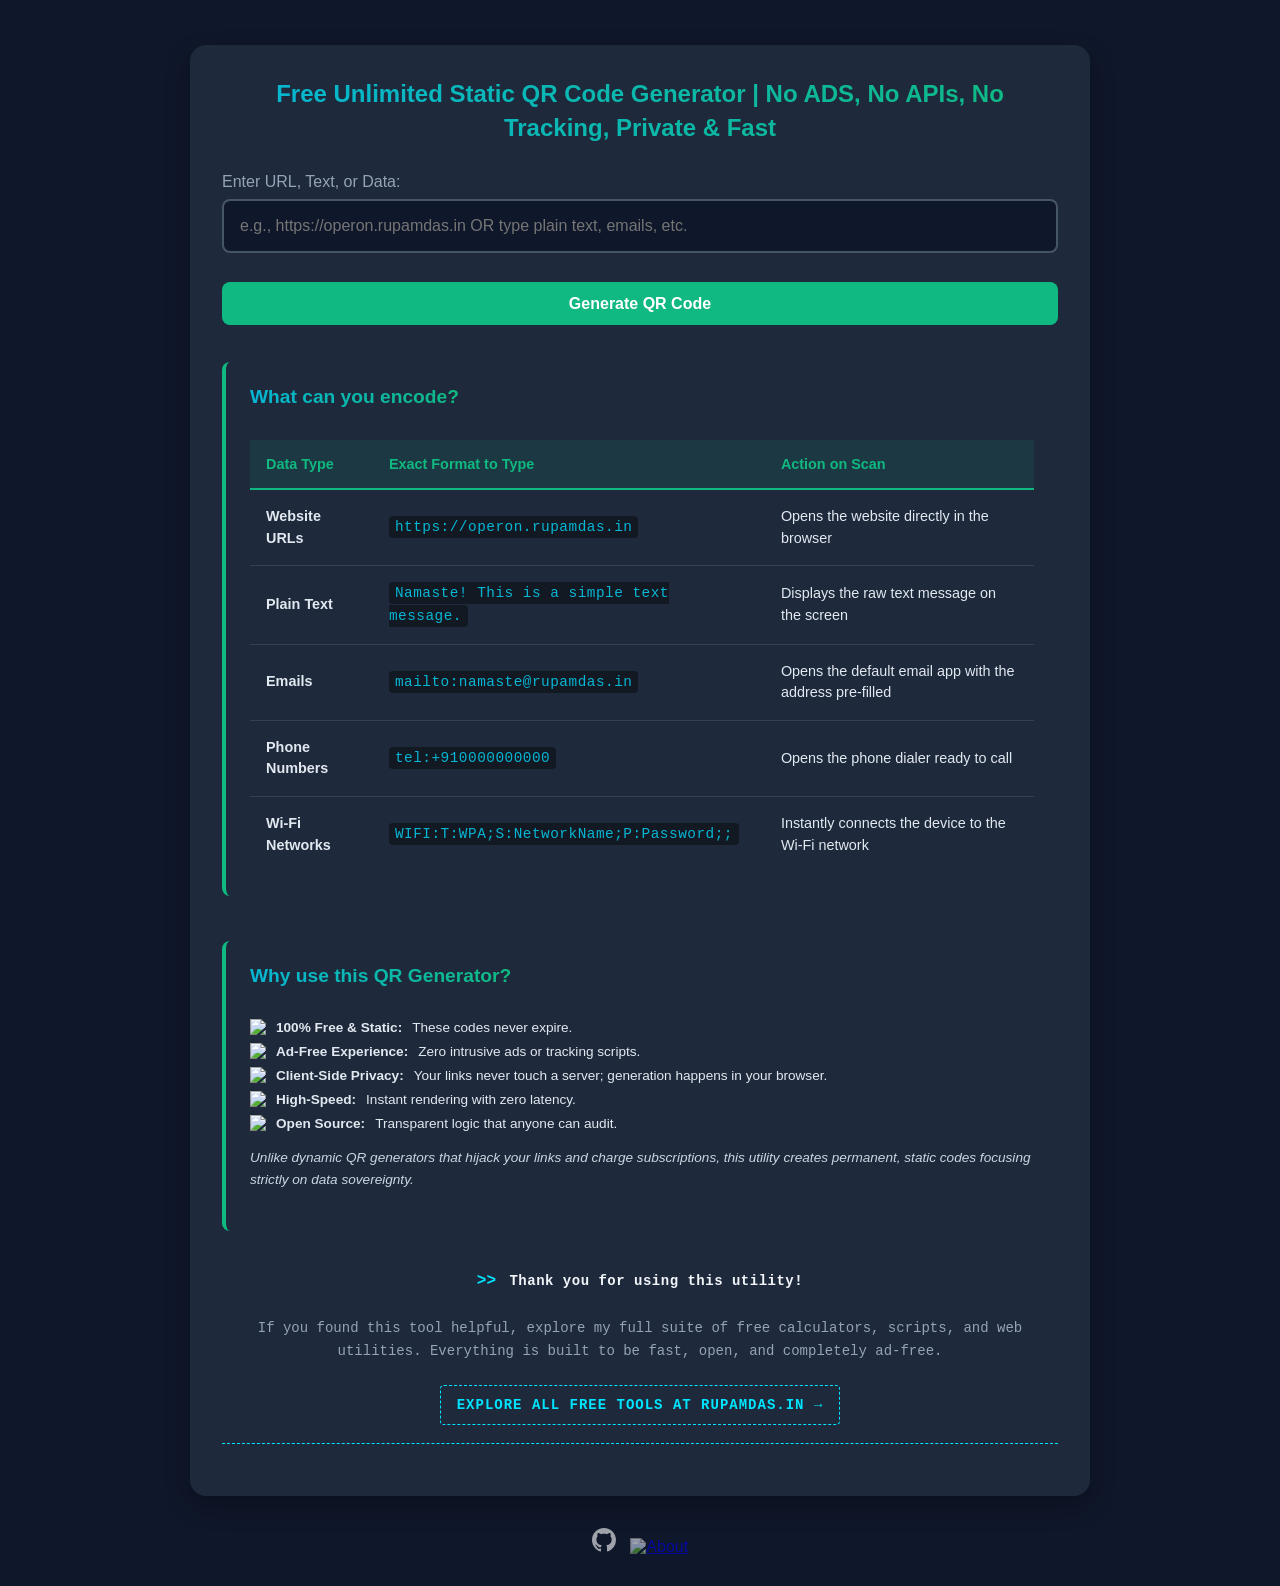
==== commit 2e3db893: "Update index.html" ====
--- a/index.html
+++ b/index.html
@@ -130,20 +130,19 @@
     </div>
 
 
-<div style="display: block; width: 100%; background-color: #0b0f19; color: #c9d1d9; font-family: 'Courier New', Courier, monospace; font-size: 14px; text-align: center; padding: 18px 20px; border-bottom: 1px dashed #00E5FF; margin: 0 0 20px 0; box-sizing: border-box; line-height: 1.6;">
+<div style="display: block; width: 100%; background: transparent; color: #c9d1d9; font-family: 'Courier New', Courier, monospace; font-size: 14px; text-align: center; padding: 18px 20px; border-bottom: 1px dashed #00E5FF; margin: 0 0 20px 0; box-sizing: border-box; line-height: 1.6;">
     
-    <span style="color: #00E5FF; font-size: 16px; margin-right: 5px;">⚡</span> 
+    <span style="color: #00E5FF; font-size: 16px; font-weight: bold; margin-right: 5px;">&gt;&gt;</span> 
     <strong style="color: #f1f5f9; letter-spacing: 0.5px;">Thank you for using this utility!</strong> 
     <br><br>
     <span style="color: #94A3B8;">If you found this tool helpful, explore my full suite of free calculators, scripts, and web utilities. Everything is built to be fast, open, and completely ad-free.</span>
     <br><br>
     
-    <a href="#" style="display: inline-block; color: #00E5FF; font-weight: bold; text-decoration: none; text-transform: uppercase; letter-spacing: 1px; border: 1px dashed #00E5FF; padding: 8px 16px; border-radius: 4px; background: rgba(0, 229, 255, 0.05); white-space: nowrap;">
-        Explore All Free Tools at RupamDas.in ➔
+    <a href="#" style="display: inline-block; color: #00E5FF; font-weight: bold; text-decoration: none; text-transform: uppercase; letter-spacing: 1px; border: 1px dashed #00E5FF; padding: 8px 16px; border-radius: 4px; background: transparent; white-space: nowrap;">
+        Explore All Free Tools at rupamdas.in &rarr;
     </a>
 
 </div>
-<!-- ========================================== -->
     
 </div>
 
